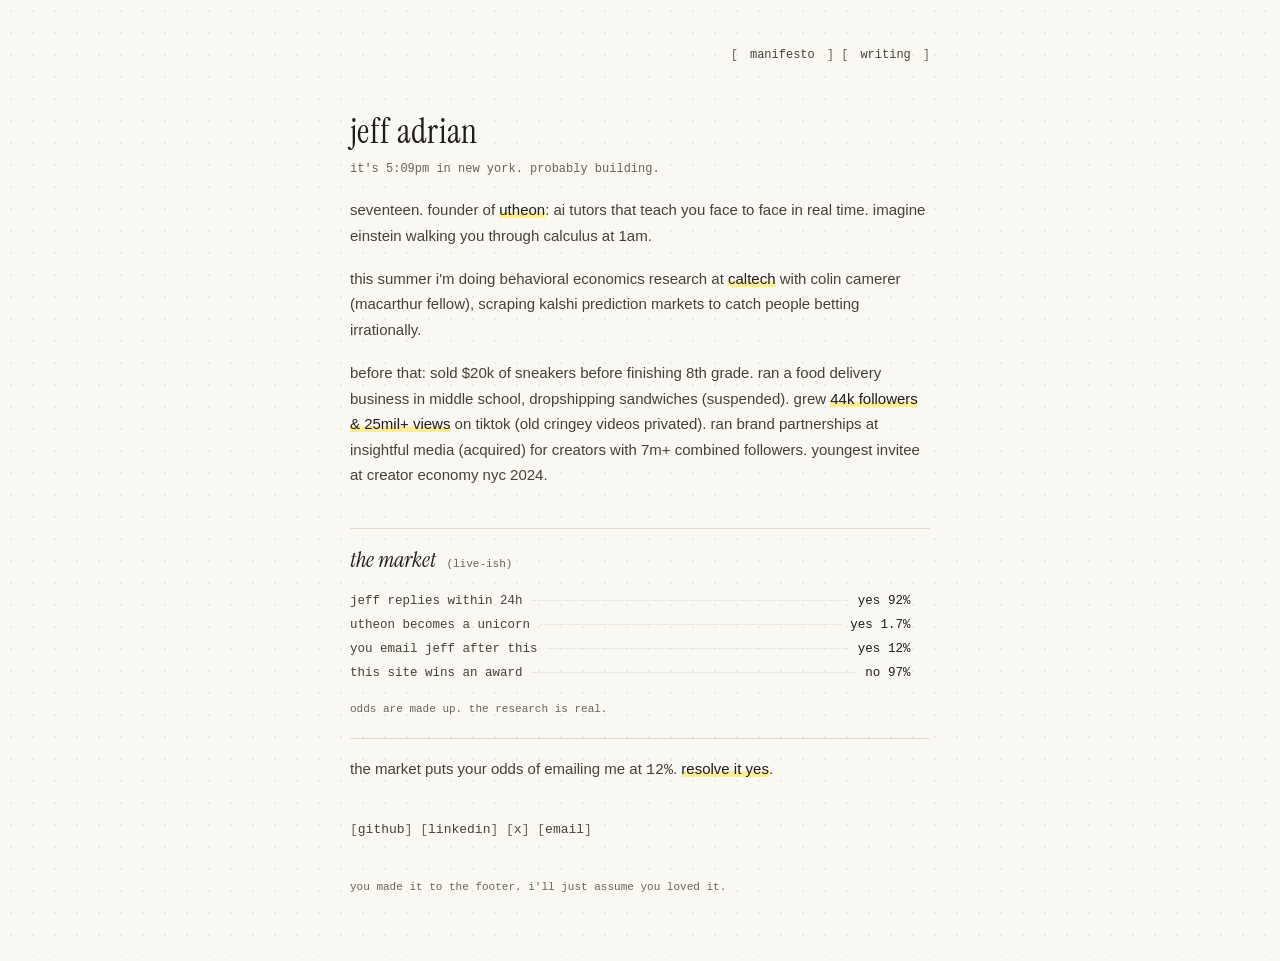
==== index.html @ 7fde680d "add x link to socials Co-Authored-By: Claude Fable 5 <noreply@anthropic.com>" ====
<!doctype html>
<html lang="en">
<head>
  <meta charset="utf-8">
  <meta name="viewport" content="width=device-width, initial-scale=1">
  <title>jeff adrian</title>
  <meta name="description" content="jeff adrian. 17, building utheon. odds you email him: 12%.">
  <link rel="icon" href="data:image/svg+xml,%3Csvg xmlns='http://www.w3.org/2000/svg' viewBox='0 0 64 64'%3E%3Crect width='64' height='64' fill='%23faf8f2'/%3E%3Ctext x='32' y='46' font-family='Georgia,serif' font-style='italic' font-size='40' text-anchor='middle' fill='%231f1d1a'%3Ej.%3C/text%3E%3C/svg%3E">
  <link rel="preconnect" href="https://fonts.googleapis.com">
  <link rel="preconnect" href="https://fonts.gstatic.com" crossorigin>
  <link href="https://fonts.googleapis.com/css2?family=Instrument+Serif:ital@0;1&display=swap" rel="stylesheet">
  <link rel="stylesheet" href="style.css">
</head>
<body>

  <main>
    <nav class="mono">
      [<a href="manifesto.html">manifesto</a>]
      [<a href="writing.html">writing</a>]
    </nav>

    <h1 class="name">jeff adrian</h1>
    <p class="clock mono" id="clock">it's late in new york. probably building.</p>

    <p>seventeen. founder of
      <a href="https://www.utheon.com" target="_blank" rel="noopener noreferrer">utheon</a>:
      ai tutors that teach you face to face in real time. imagine einstein
      walking you through calculus at 1am.</p>

    <p>this summer i'm doing behavioral economics research at
      <a href="https://www.caltech.edu" target="_blank" rel="noopener noreferrer">caltech</a>
      with colin camerer (macarthur fellow), scraping kalshi prediction
      markets to catch people betting irrationally.</p>

    <p>before that: sold $20k of sneakers before finishing 8th grade. ran a
      food delivery business in middle school, dropshipping sandwiches
      (suspended). grew
      <a href="https://www.tiktok.com/@tornado100k" target="_blank" rel="noopener noreferrer">44k
      followers &amp; 25mil+ views</a> on tiktok (old cringey videos privated).
      ran brand partnerships at insightful media (acquired) for creators with
      7m+ combined followers. youngest invitee at creator economy nyc 2024.</p>

    <section class="market" aria-label="prediction markets">
      <h2 class="market-title">the market <span class="mono live">(live-ish)</span></h2>
      <ul class="mono" id="market-board">
        <li data-market="reply" data-pct="92" data-side="yes">
          <span class="q">jeff replies within 24h</span>
          <span class="leader" aria-hidden="true"></span>
          <span class="odds"><span class="side">yes</span> <span class="pct">92%</span> <span class="delta" aria-hidden="true"></span></span>
        </li>
        <li data-market="unicorn" data-pct="1.7" data-side="yes">
          <span class="q">utheon becomes a unicorn</span>
          <span class="leader" aria-hidden="true"></span>
          <span class="odds"><span class="side">yes</span> <span class="pct">1.7%</span> <span class="delta" aria-hidden="true"></span></span>
        </li>
        <li data-market="email" data-pct="12" data-side="yes">
          <span class="q">you email jeff after this</span>
          <span class="leader" aria-hidden="true"></span>
          <span class="odds"><span class="side">yes</span> <span class="pct">12%</span> <span class="delta" aria-hidden="true"></span></span>
        </li>
        <li data-market="award" data-pct="97" data-side="no">
          <span class="q">this site wins an award</span>
          <span class="leader" aria-hidden="true"></span>
          <span class="odds"><span class="side">no</span> <span class="pct">97%</span> <span class="delta" aria-hidden="true"></span></span>
        </li>
      </ul>
      <p class="mono disclaimer">odds are made up. the research is real.</p>
    </section>

    <p>the market puts your odds of emailing me at
      <span id="email-odds" class="mono">12%</span>.
      <a href="mailto:thejeffadrian@gmail.com">resolve it yes</a>.</p>

    <p class="links mono">
      [<a href="https://github.com/BuilderJeff" target="_blank" rel="noopener noreferrer">github</a>]
      [<a href="https://www.linkedin.com/in/jeffrey-adrian" target="_blank" rel="noopener noreferrer">linkedin</a>]
      [<a href="https://x.com/thejeffadrian" target="_blank" rel="noopener noreferrer">x</a>]
      [<a href="mailto:thejeffadrian@gmail.com">email</a>]
    </p>

    <footer class="mono">you made it to the footer. i'll just assume you loved it.</footer>
  </main>

  <script src="script.js"></script>
</body>
</html>
---- style.css ----
* {
  box-sizing: border-box;
}

html, body {
  margin: 0;
  padding: 0;
}

:root {
  --paper: #faf8f2;
  --ink: #1f1d1a;
  --body: #45413a;
  --muted: #6a6356;
  --line: #e3dccd;
  --green: #177245;
  --red: #b3361f;
  --hl: #ffec99;
  --hl-soft: #fff5c2;
}

body {
  background-color: var(--paper);
  background-image: radial-gradient(rgba(31, 29, 26, 0.07) 1px, transparent 1px);
  background-size: 22px 22px;
  color: var(--body);
  font-family: -apple-system, BlinkMacSystemFont, "Segoe UI", Helvetica, Arial, sans-serif;
  -webkit-font-smoothing: antialiased;
}

.mono {
  font-family: ui-monospace, SFMono-Regular, Menlo, Consolas, monospace;
}

main {
  max-width: 620px;
  margin: 0 auto;
  padding: 3rem 1.25rem 4rem;
  min-height: 100dvh;
  display: flex;
  flex-direction: column;
}

nav {
  display: flex;
  justify-content: flex-end;
  gap: 0.75rem;
  margin-bottom: 3rem;
  font-size: 12px;
  color: var(--muted);
}

nav a {
  color: var(--body);
  text-decoration: none;
  transition: color 150ms ease;
}

nav a:hover {
  color: var(--ink);
}

.name {
  margin: 0;
  font-family: "Instrument Serif", Georgia, serif;
  font-weight: 400;
  font-size: 2.1rem;
  letter-spacing: 0.01em;
  color: var(--ink);
}

.clock {
  margin: 0.4rem 0 0;
  font-size: 12px;
  color: var(--muted);
}

p {
  margin: 1.1rem 0 0;
  font-size: 15px;
  line-height: 1.7;
}

p a {
  color: var(--ink);
  text-decoration: none;
  background: linear-gradient(transparent 62%, var(--hl) 62%);
  transition: background-color 150ms ease;
}

p a:hover {
  background-color: var(--hl-soft);
}

/* the market */
.market {
  margin-top: 2.5rem;
  border-top: 1px solid var(--line);
  border-bottom: 1px solid var(--line);
  padding: 1.1rem 0 1.2rem;
}

.market-title {
  margin: 0;
  font-family: "Instrument Serif", Georgia, serif;
  font-weight: 400;
  font-style: italic;
  font-size: 1.35rem;
  color: var(--ink);
}

.market-title .live {
  font-style: normal;
  font-size: 11px;
  color: var(--muted);
  margin-left: 0.4rem;
}

.market ul {
  list-style: none;
  margin: 0.9rem 0 0;
  padding: 0;
  font-size: 12.5px;
}

.market li {
  display: flex;
  align-items: baseline;
  gap: 0.6rem;
  padding: 0.32rem 0;
}

.market .q {
  color: var(--body);
  white-space: nowrap;
}

.market .leader {
  flex: 1;
  min-width: 16px;
  border-bottom: 1px dotted var(--line);
  transform: translateY(-3px);
}

.market .odds {
  white-space: nowrap;
  color: var(--muted);
}

.market .side {
  color: var(--ink);
}

.market .pct {
  color: var(--ink);
}

.market .delta {
  display: inline-block;
  min-width: 1.1em;
  font-size: 11px;
}

.market .delta.up {
  color: var(--green);
}

.market .delta.down {
  color: var(--red);
}

.market li.resolved .odds {
  color: var(--green);
}

.market li.resolved .side,
.market li.resolved .pct {
  color: var(--green);
}

.disclaimer {
  margin-top: 0.9rem;
  font-size: 11px;
  color: var(--muted);
}

.links {
  margin-top: 2.2rem;
  font-size: 13px;
  color: var(--muted);
}

.links a {
  color: var(--body);
  background: none;
  text-decoration: none;
  transition: color 150ms ease;
}

.links a:hover {
  color: var(--ink);
}

footer {
  margin-top: auto;
  padding-top: 2.5rem;
  font-size: 11px;
  color: var(--muted);
}

@media (max-width: 480px) {
  .name {
    font-size: 1.8rem;
  }

  .market ul {
    font-size: 11px;
  }

  .market .q {
    white-space: normal;
  }
}

a:focus-visible {
  outline: 2px solid var(--ink);
  outline-offset: 2px;
}

p a:focus-visible {
  background-color: var(--hl-soft);
}

nav a:focus-visible,
.links a:focus-visible {
  color: var(--ink);
}
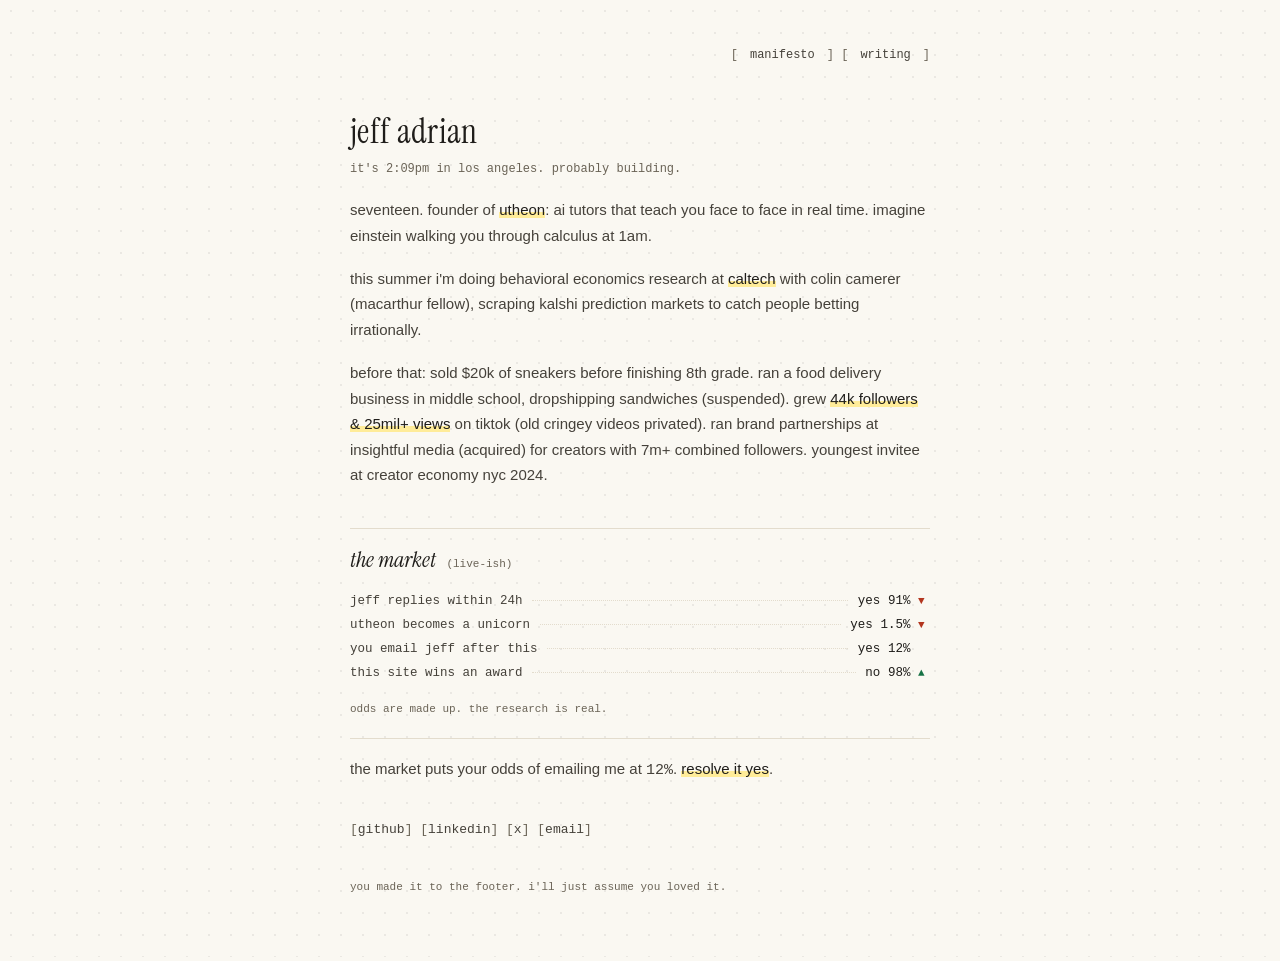
==== commit 00e97957: "Switch status line to LA, drop school-hours status variants" ====
--- a/index.html
+++ b/index.html
@@ -20,7 +20,7 @@
     </nav>
 
     <h1 class="name">jeff adrian</h1>
-    <p class="clock mono" id="clock">it's late in new york. probably building.</p>
+    <p class="clock mono" id="clock">it's in los angeles. probably building.</p>
 
     <p>seventeen. founder of
       <a href="https://www.utheon.com" target="_blank" rel="noopener noreferrer">utheon</a>:
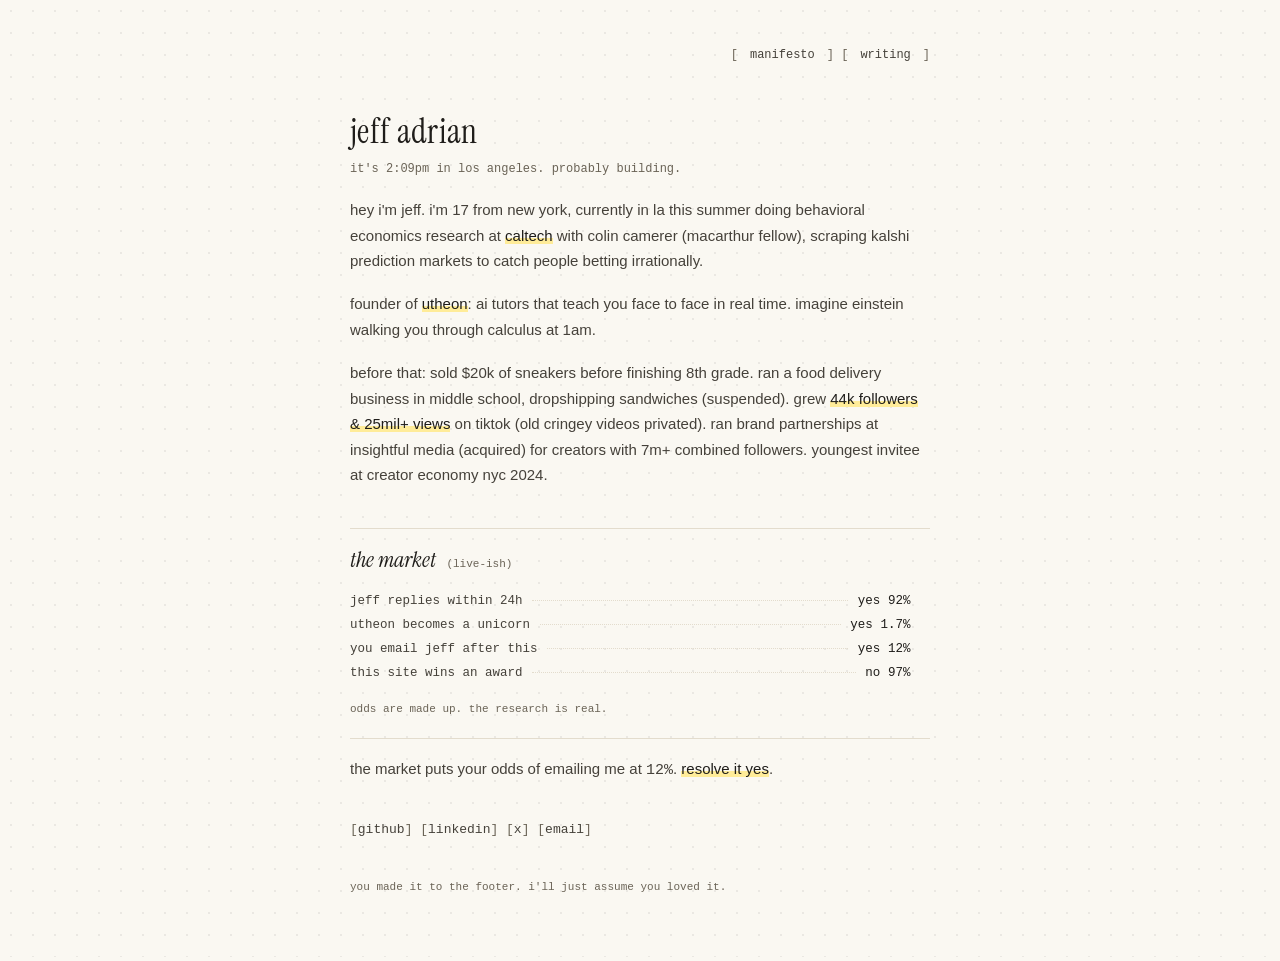
==== commit d8238f7a: "Open with a conversational intro instead of "seventeen." Lead with who Jeff is and what he's doing i" ====
--- a/index.html
+++ b/index.html
@@ -22,15 +22,16 @@
     <h1 class="name">jeff adrian</h1>
     <p class="clock mono" id="clock">it's in los angeles. probably building.</p>
 
-    <p>seventeen. founder of
+    <p>hey i'm jeff. i'm 17 from new york, currently in la this summer doing
+      behavioral economics research at
+      <a href="https://www.caltech.edu" target="_blank" rel="noopener noreferrer">caltech</a>
+      with colin camerer (macarthur fellow), scraping kalshi prediction
+      markets to catch people betting irrationally.</p>
+
+    <p>founder of
       <a href="https://www.utheon.com" target="_blank" rel="noopener noreferrer">utheon</a>:
       ai tutors that teach you face to face in real time. imagine einstein
       walking you through calculus at 1am.</p>
-
-    <p>this summer i'm doing behavioral economics research at
-      <a href="https://www.caltech.edu" target="_blank" rel="noopener noreferrer">caltech</a>
-      with colin camerer (macarthur fellow), scraping kalshi prediction
-      markets to catch people betting irrationally.</p>
 
     <p>before that: sold $20k of sneakers before finishing 8th grade. ran a
       food delivery business in middle school, dropshipping sandwiches
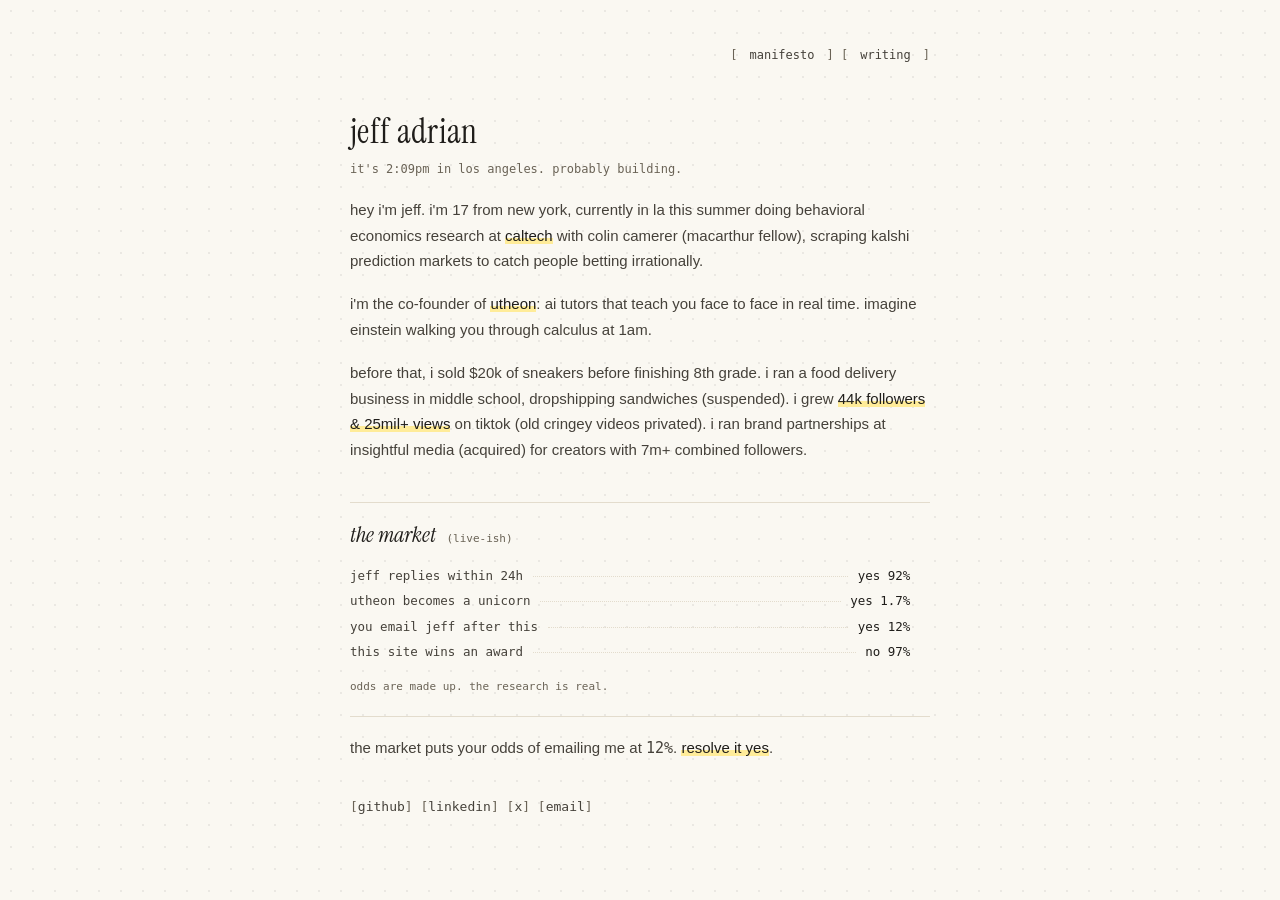
==== commit 6fbebf20: "Remove footer, tighten intro copy to first person" ====
--- a/index.html
+++ b/index.html
@@ -28,18 +28,18 @@
       with colin camerer (macarthur fellow), scraping kalshi prediction
       markets to catch people betting irrationally.</p>
 
-    <p>founder of
+    <p>i'm the co-founder of
       <a href="https://www.utheon.com" target="_blank" rel="noopener noreferrer">utheon</a>:
       ai tutors that teach you face to face in real time. imagine einstein
       walking you through calculus at 1am.</p>
 
-    <p>before that: sold $20k of sneakers before finishing 8th grade. ran a
+    <p>before that, i sold $20k of sneakers before finishing 8th grade. i ran a
       food delivery business in middle school, dropshipping sandwiches
-      (suspended). grew
+      (suspended). i grew
       <a href="https://www.tiktok.com/@tornado100k" target="_blank" rel="noopener noreferrer">44k
       followers &amp; 25mil+ views</a> on tiktok (old cringey videos privated).
-      ran brand partnerships at insightful media (acquired) for creators with
-      7m+ combined followers. youngest invitee at creator economy nyc 2024.</p>
+      i ran brand partnerships at insightful media (acquired) for creators with
+      7m+ combined followers.</p>
 
     <section class="market" aria-label="prediction markets">
       <h2 class="market-title">the market <span class="mono live">(live-ish)</span></h2>
@@ -78,8 +78,6 @@
       [<a href="https://x.com/thejeffadrian" target="_blank" rel="noopener noreferrer">x</a>]
       [<a href="mailto:thejeffadrian@gmail.com">email</a>]
     </p>
-
-    <footer class="mono">you made it to the footer. i'll just assume you loved it.</footer>
   </main>
 
   <script src="script.js"></script>
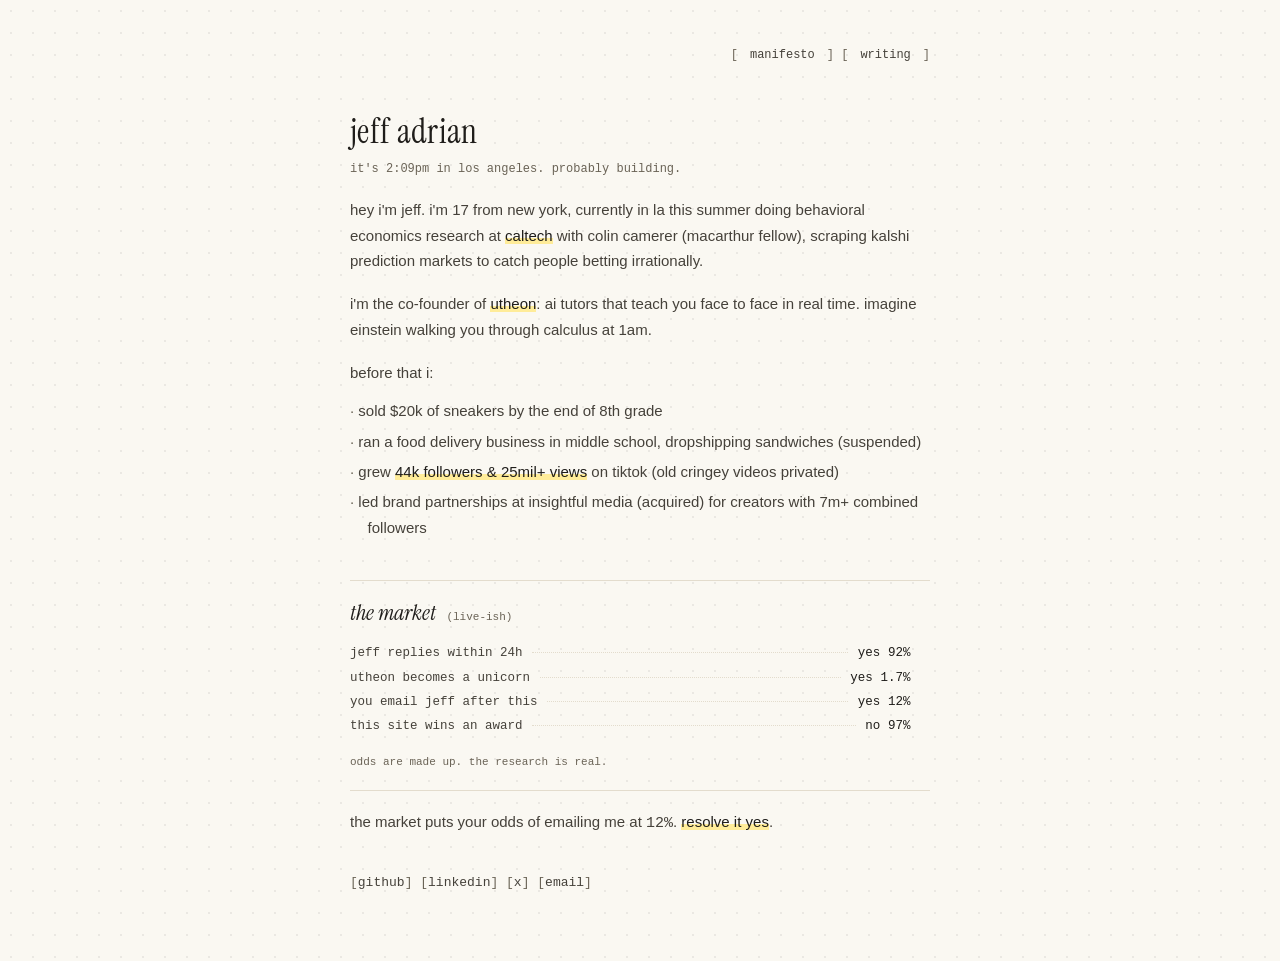
==== commit 0e57c8f0: "Reformat pre-utheon history as a colon-led list" ====
--- a/index.html
+++ b/index.html
@@ -33,13 +33,14 @@
       ai tutors that teach you face to face in real time. imagine einstein
       walking you through calculus at 1am.</p>
 
-    <p>before that, i sold $20k of sneakers before finishing 8th grade. i ran a
-      food delivery business in middle school, dropshipping sandwiches
-      (suspended). i grew
-      <a href="https://www.tiktok.com/@tornado100k" target="_blank" rel="noopener noreferrer">44k
-      followers &amp; 25mil+ views</a> on tiktok (old cringey videos privated).
-      i ran brand partnerships at insightful media (acquired) for creators with
-      7m+ combined followers.</p>
+    <p class="lead">before that i:</p>
+    <ul class="feats">
+      <li>sold $20k of sneakers by the end of 8th grade</li>
+      <li>ran a food delivery business in middle school, dropshipping sandwiches (suspended)</li>
+      <li>grew <a href="https://www.tiktok.com/@tornado100k" target="_blank" rel="noopener noreferrer">44k
+        followers &amp; 25mil+ views</a> on tiktok (old cringey videos privated)</li>
+      <li>led brand partnerships at insightful media (acquired) for creators with 7m+ combined followers</li>
+    </ul>
 
     <section class="market" aria-label="prediction markets">
       <h2 class="market-title">the market <span class="mono live">(live-ish)</span></h2>
--- a/style.css
+++ b/style.css
@@ -92,6 +92,45 @@
   background-color: var(--hl-soft);
 }
 
+.lead {
+  margin-bottom: 0;
+}
+
+.feats {
+  list-style: none;
+  margin: 0.5rem 0 0;
+  padding: 0;
+  font-size: 15px;
+  line-height: 1.7;
+  color: var(--body);
+}
+
+.feats li {
+  padding-left: 1.1rem;
+  text-indent: -1.1rem;
+  margin-top: 0.3rem;
+}
+
+.feats li::before {
+  content: "\00B7\00A0";
+  color: var(--muted);
+}
+
+.feats a {
+  color: var(--ink);
+  text-decoration: none;
+  background: linear-gradient(transparent 62%, var(--hl) 62%);
+  transition: background-color 150ms ease;
+}
+
+.feats a:hover {
+  background-color: var(--hl-soft);
+}
+
+.feats a:focus-visible {
+  background-color: var(--hl-soft);
+}
+
 /* the market */
 .market {
   margin-top: 2.5rem;
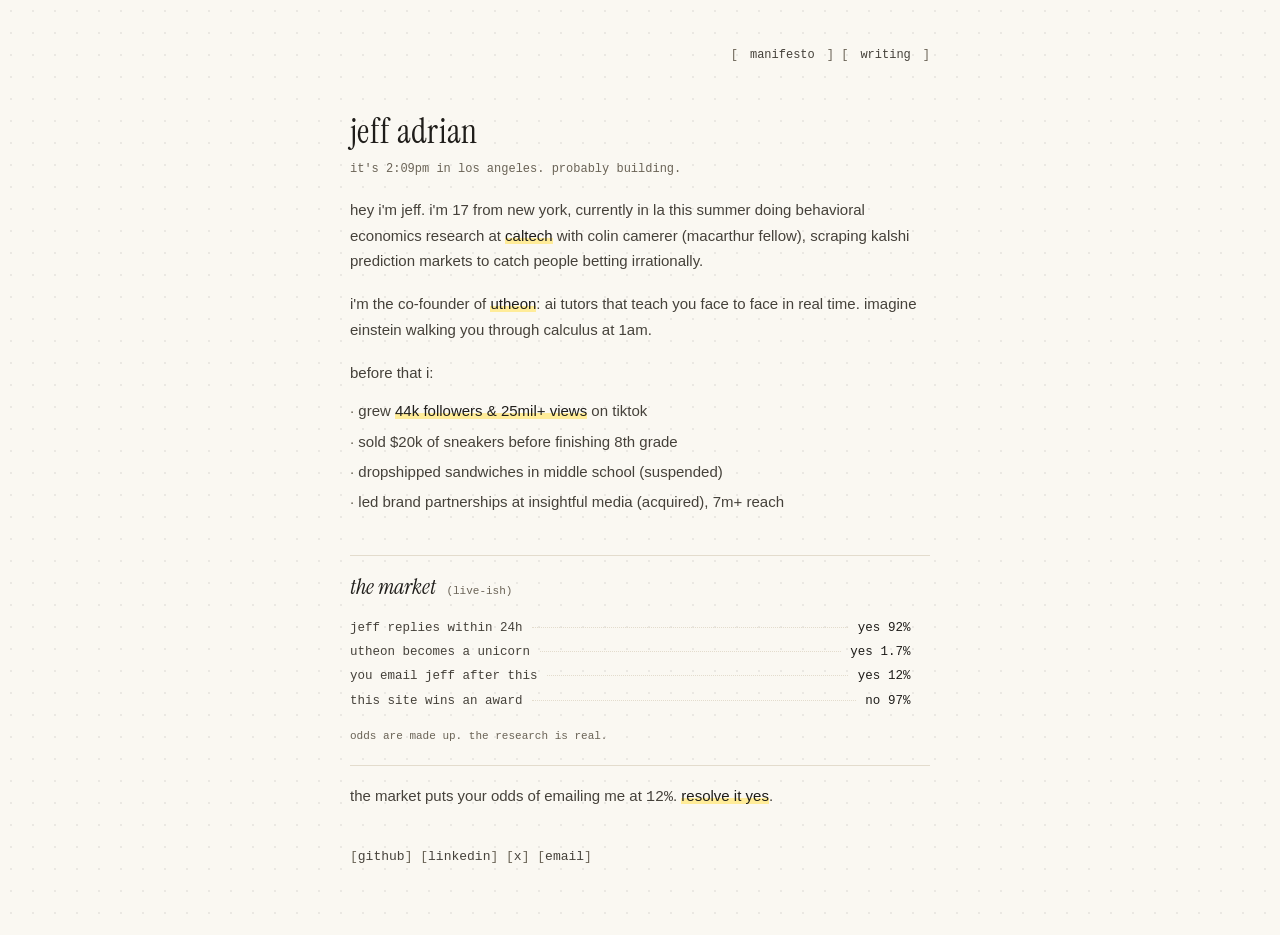
==== commit 26d45f9d: "Lead list with tiktok, trim items to one line each" ====
--- a/index.html
+++ b/index.html
@@ -35,11 +35,10 @@
 
     <p class="lead">before that i:</p>
     <ul class="feats">
-      <li>sold $20k of sneakers by the end of 8th grade</li>
-      <li>ran a food delivery business in middle school, dropshipping sandwiches (suspended)</li>
-      <li>grew <a href="https://www.tiktok.com/@tornado100k" target="_blank" rel="noopener noreferrer">44k
-        followers &amp; 25mil+ views</a> on tiktok (old cringey videos privated)</li>
-      <li>led brand partnerships at insightful media (acquired) for creators with 7m+ combined followers</li>
+      <li>grew <a href="https://www.tiktok.com/@tornado100k" target="_blank" rel="noopener noreferrer">44k followers &amp; 25mil+ views</a> on tiktok</li>
+      <li>sold $20k of sneakers before finishing 8th grade</li>
+      <li>dropshipped sandwiches in middle school (suspended)</li>
+      <li>led brand partnerships at insightful media (acquired), 7m+ reach</li>
     </ul>
 
     <section class="market" aria-label="prediction markets">
--- a/style.css
+++ b/style.css
@@ -106,8 +106,6 @@
 }
 
 .feats li {
-  padding-left: 1.1rem;
-  text-indent: -1.1rem;
   margin-top: 0.3rem;
 }
 
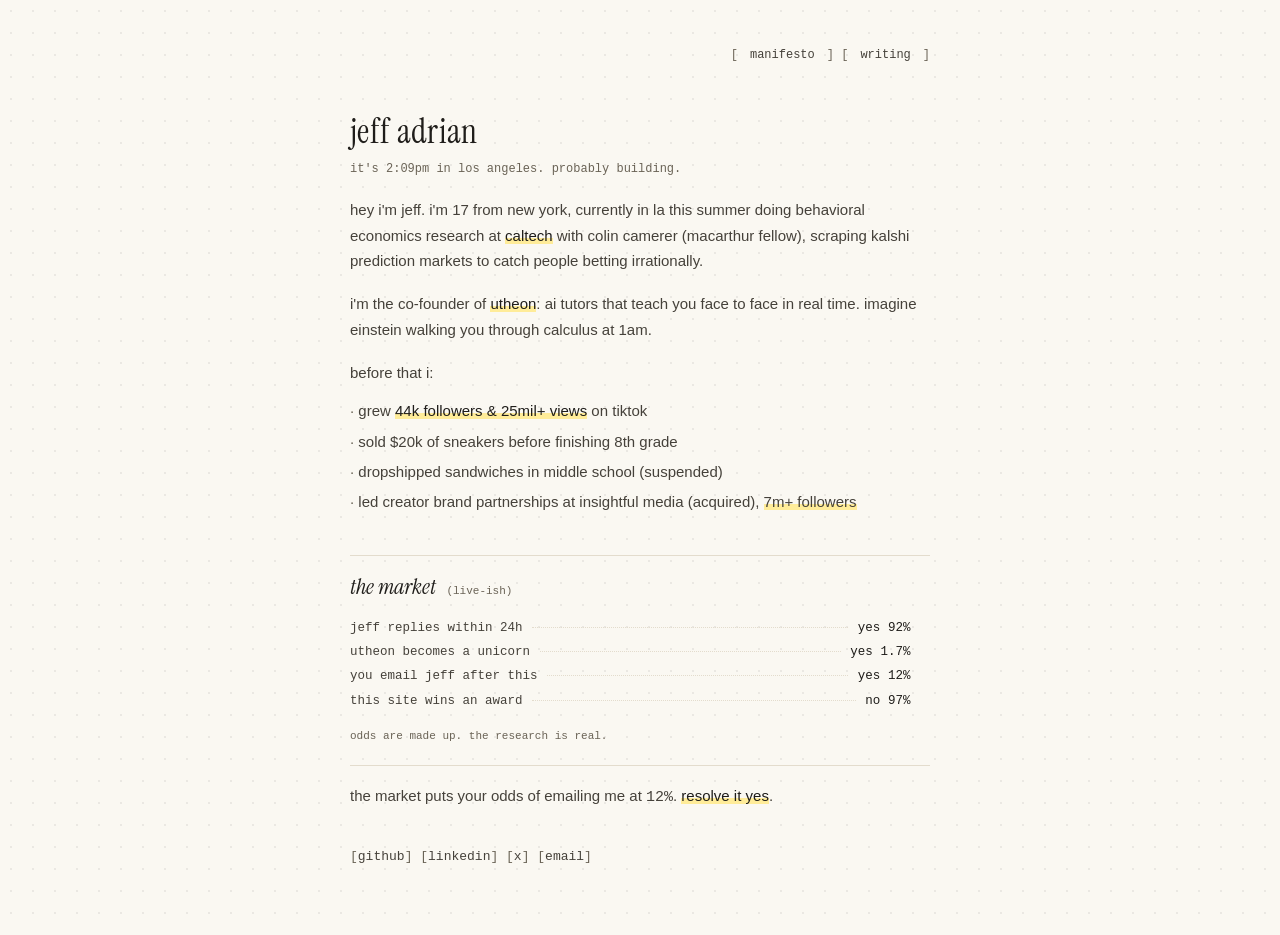
==== commit a5ceead5: "Tie insightful media role to creators, highlight 7m+ followers" ====
--- a/index.html
+++ b/index.html
@@ -38,7 +38,7 @@
       <li>grew <a href="https://www.tiktok.com/@tornado100k" target="_blank" rel="noopener noreferrer">44k followers &amp; 25mil+ views</a> on tiktok</li>
       <li>sold $20k of sneakers before finishing 8th grade</li>
       <li>dropshipped sandwiches in middle school (suspended)</li>
-      <li>led brand partnerships at insightful media (acquired), 7m+ reach</li>
+      <li>led creator brand partnerships at insightful media (acquired), <span class="mark">7m+ followers</span></li>
     </ul>
 
     <section class="market" aria-label="prediction markets">
--- a/style.css
+++ b/style.css
@@ -129,6 +129,10 @@
   background-color: var(--hl-soft);
 }
 
+.mark {
+  background: linear-gradient(transparent 62%, var(--hl) 62%);
+}
+
 /* the market */
 .market {
   margin-top: 2.5rem;
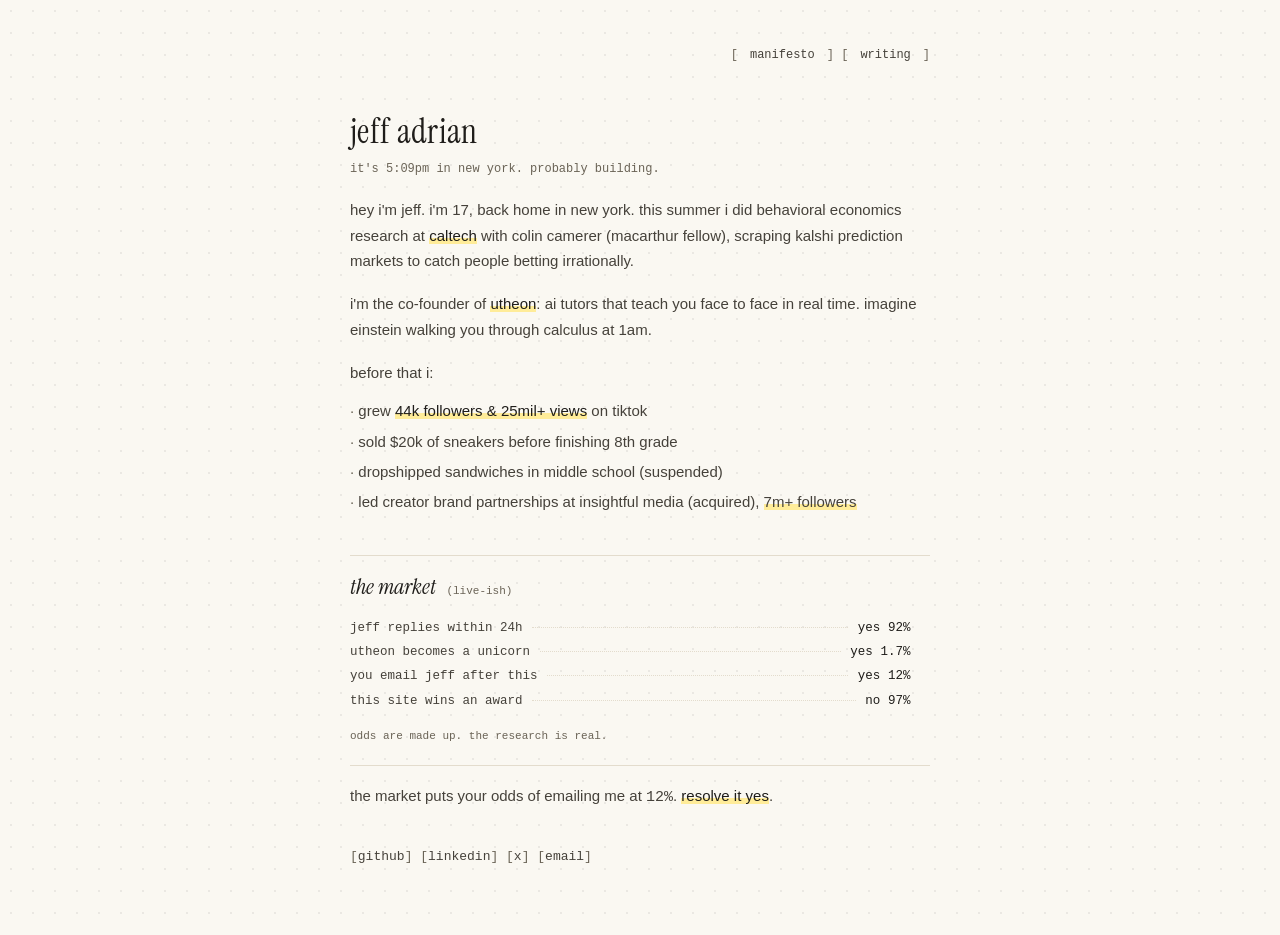
==== commit f1c38fd3: "Update location: back in New York, Caltech summer in past tense, NY clock" ====
--- a/index.html
+++ b/index.html
@@ -20,9 +20,9 @@
     </nav>
 
     <h1 class="name">jeff adrian</h1>
-    <p class="clock mono" id="clock">it's in los angeles. probably building.</p>
+    <p class="clock mono" id="clock">it's in new york. probably building.</p>
 
-    <p>hey i'm jeff. i'm 17 from new york, currently in la this summer doing
+    <p>hey i'm jeff. i'm 17, back home in new york. this summer i did
       behavioral economics research at
       <a href="https://www.caltech.edu" target="_blank" rel="noopener noreferrer">caltech</a>
       with colin camerer (macarthur fellow), scraping kalshi prediction
